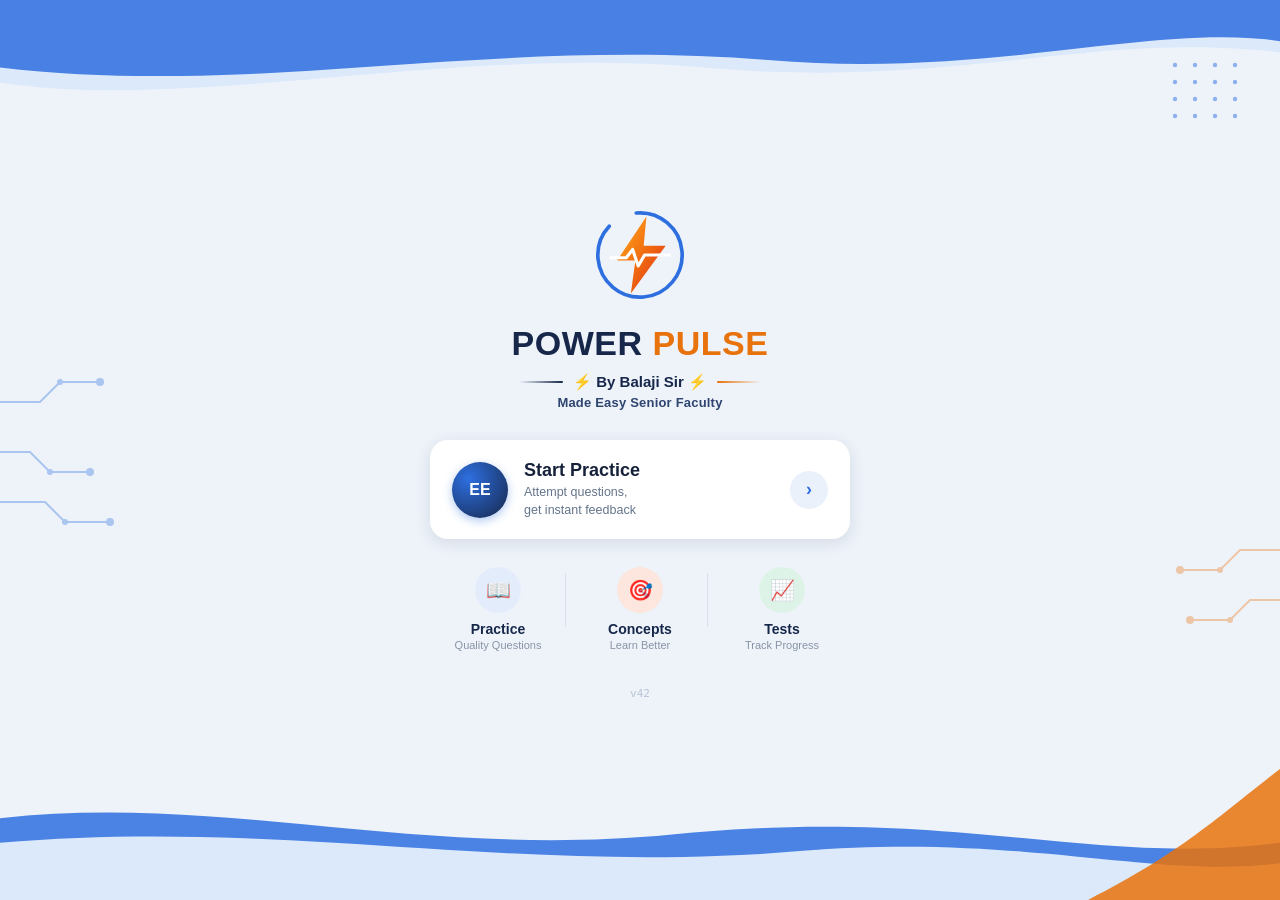
==== home.html @ 4a29819f "Update home.html" ====
<!DOCTYPE html>
<html lang="en">
<head>
<meta charset="UTF-8">
<meta name="viewport" content="width=device-width, initial-scale=1.0, viewport-fit=cover">
<title>Power Pulse - EEE Practice by Balaji Sir</title>
<meta name="theme-color" content="#16274A">
<link rel="manifest" href="manifest.json">
<link rel="apple-touch-icon" href="icons/icon-192.png">
<meta name="apple-mobile-web-app-capable" content="yes">
<meta name="apple-mobile-web-app-status-bar-style" content="black-translucent">
<style>
*{box-sizing:border-box;margin:0;padding:0;}
body{
  font-family:-apple-system,BlinkMacSystemFont,'Segoe UI',Roboto,Arial,sans-serif;
  background:#EEF3FA;
  color:#16213A;min-height:100vh;position:relative;overflow-x:hidden;
  display:flex;align-items:center;justify-content:center;padding:20px;
}
.bg-wave-top{position:fixed;top:0;left:0;width:100%;z-index:0;pointer-events:none;}
.bg-wave-bottom{position:fixed;bottom:0;left:0;width:100%;z-index:0;pointer-events:none;}
.bg-dots{position:fixed;top:60px;right:20px;z-index:0;pointer-events:none;opacity:0.5;}
.bg-circuit-left{position:fixed;top:38%;left:0;z-index:0;pointer-events:none;opacity:0.35;}
.bg-circuit-right{position:fixed;bottom:20%;right:0;z-index:0;pointer-events:none;opacity:0.35;}

.wrap{text-align:center;max-width:420px;width:100%;position:relative;z-index:1;}

.logo{width:110px;height:110px;margin:0 auto 14px;display:block;}

h1{font-size:34px;color:#16274A;cursor:default;user-select:none;font-weight:800;letter-spacing:0.5px;}
h1 .pulse{color:#E8720C;}

.attribution-row{display:flex;align-items:center;justify-content:center;gap:10px;margin-top:10px;margin-bottom:4px;}
.attribution-row .line{height:2px;width:44px;border-radius:2px;}
.attribution-row .line.left{background:linear-gradient(90deg, rgba(22,39,74,0), #16274A);}
.attribution-row .line.right{background:linear-gradient(90deg, #E8720C, rgba(232,114,12,0));}
.attribution{color:#16274A;font-size:15px;font-weight:700;white-space:nowrap;}
.attribution .bolt{color:#E8720C;}

.made-easy{color:#2E4570;font-size:13px;font-weight:600;margin-bottom:30px;letter-spacing:0.2px;}

.choice{
  background:#fff;border-radius:18px;padding:20px 22px;
  cursor:pointer;display:flex;align-items:center;gap:16px;text-align:left;
  box-shadow:0 4px 16px rgba(22,39,74,0.12);margin-bottom:28px;
}
.choice:active{transform:scale(0.98);}
.choice .badge{
  width:56px;height:56px;border-radius:50%;flex-shrink:0;
  background:radial-gradient(circle at 30% 30%, #2E6FE0, #16274A);
  color:#fff;display:flex;align-items:center;justify-content:center;
  font-weight:800;font-size:16px;box-shadow:0 3px 10px rgba(22,100,224,0.35);
}
.choice .textcol{flex:1;}
.choice .title{font-weight:800;font-size:18px;margin-bottom:3px;color:#16213A;}
.choice .sub{font-size:12.5px;color:#64748B;line-height:1.4;}
.choice .arrow{
  width:38px;height:38px;border-radius:50%;background:#EAF1FB;color:#2E6FE0;
  display:flex;align-items:center;justify-content:center;font-size:18px;flex-shrink:0;font-weight:700;
}

.features{display:flex;justify-content:space-between;gap:6px;}
.feature{flex:1;display:flex;flex-direction:column;align-items:center;position:relative;}
.feature:not(:last-child)::after{
  content:'';position:absolute;right:0;top:6px;width:1px;height:54px;background:#D7E0EC;
}
.feature .icon{
  width:46px;height:46px;border-radius:50%;display:flex;align-items:center;justify-content:center;
  font-size:20px;margin-bottom:8px;
}
.feature.practice .icon{background:#E3ECFB;}
.feature.concepts .icon{background:#FCE6DD;}
.feature.tests .icon{background:#DEF3E8;}
.feature .flabel{font-weight:800;font-size:14px;color:#16274A;margin-bottom:2px;}
.feature .fsub{font-size:11px;color:#8894A6;}

.footer-tap{margin-top:36px;font-size:11px;color:#B8C4D6;user-select:none;font-family:ui-monospace,SFMono-Regular,Menlo,Consolas,monospace;}
</style>
</head>
<body>

<svg class="bg-wave-top" viewBox="0 0 400 200" preserveAspectRatio="none" height="150"><path d="M0,0 L0,110 C60,150 140,60 220,90 C300,120 340,40 400,70 L400,0 Z" fill="#DCE9FB"/><path d="M0,0 L0,90 C80,130 150,50 240,80 C310,105 360,30 400,55 L400,0 Z" fill="#2E6FE0" opacity="0.85"/></svg>
<svg class="bg-wave-bottom" viewBox="0 0 400 220" preserveAspectRatio="none" height="180"><path d="M0,220 L0,120 C70,90 130,170 210,140 C300,105 340,180 400,150 L400,220 Z" fill="#2E6FE0" opacity="0.85"/><path d="M0,220 L0,150 C90,120 160,190 250,160 C320,138 360,195 400,175 L400,220 Z" fill="#DCE9FB"/><path d="M340,220 C370,160 380,120 400,60 L400,220 Z" fill="#E8720C" opacity="0.85"/></svg>

<svg class="bg-dots" width="90" height="70" viewBox="0 0 90 70">
  <g fill="#2E6FE0">
    <circle cx="5" cy="5" r="2.2"/><circle cx="25" cy="5" r="2.2"/><circle cx="45" cy="5" r="2.2"/><circle cx="65" cy="5" r="2.2"/>
    <circle cx="5" cy="22" r="2.2"/><circle cx="25" cy="22" r="2.2"/><circle cx="45" cy="22" r="2.2"/><circle cx="65" cy="22" r="2.2"/>
    <circle cx="5" cy="39" r="2.2"/><circle cx="25" cy="39" r="2.2"/><circle cx="45" cy="39" r="2.2"/><circle cx="65" cy="39" r="2.2"/>
    <circle cx="5" cy="56" r="2.2"/><circle cx="25" cy="56" r="2.2"/><circle cx="45" cy="56" r="2.2"/><circle cx="65" cy="56" r="2.2"/>
  </g>
</svg>

<svg class="bg-circuit-left" width="140" height="220" viewBox="0 0 140 220">
  <g stroke="#2E6FE0" stroke-width="2" fill="none">
    <path d="M0,60 L40,60 L60,40 L100,40"/>
    <path d="M0,110 L30,110 L50,130 L90,130"/>
    <path d="M0,160 L45,160 L65,180 L110,180"/>
  </g>
  <g fill="#2E6FE0">
    <circle cx="100" cy="40" r="4"/><circle cx="60" cy="40" r="3"/>
    <circle cx="90" cy="130" r="4"/><circle cx="50" cy="130" r="3"/>
    <circle cx="110" cy="180" r="4"/><circle cx="65" cy="180" r="3"/>
  </g>
</svg>

<svg class="bg-circuit-right" width="140" height="220" viewBox="0 0 140 220">
  <g stroke="#E8720C" stroke-width="2" fill="none">
    <path d="M140,50 L100,50 L80,70 L40,70"/>
    <path d="M140,100 L110,100 L90,120 L50,120"/>
  </g>
  <g fill="#E8720C">
    <circle cx="40" cy="70" r="4"/><circle cx="80" cy="70" r="3"/>
    <circle cx="50" cy="120" r="4"/><circle cx="90" cy="120" r="3"/>
  </g>
</svg>

<div class="wrap">
  <svg class="logo" viewBox="0 0 120 120">
    <defs>
      <linearGradient id="boltGrad" x1="0%" y1="0%" x2="100%" y2="100%">
        <stop offset="0%" stop-color="#FFB020"/>
        <stop offset="55%" stop-color="#F0670F"/>
        <stop offset="100%" stop-color="#D62E1F"/>
      </linearGradient>
    </defs>
    <circle cx="60" cy="60" r="46" fill="none" stroke="#2E6FE0" stroke-width="4" stroke-dasharray="255 35" stroke-linecap="round" transform="rotate(-95 60 60)"/>
    <path d="M67,18 L35,66 L55,66 L50,102 L88,50 L64,50 Z" fill="url(#boltGrad)"/>
    <path d="M28,63 L45,63 L52,54 L58,72 L65,60 L92,60" fill="none" stroke="#fff" stroke-width="3.4" stroke-linecap="round" stroke-linejoin="round"/>
  </svg>

  <h1 id="titleTap">POWER<span class="pulse"> PULSE</span></h1>

  <div class="attribution-row">
    <span class="line left"></span>
    <span class="attribution"><span class="bolt">&#9889;</span> By Balaji Sir <span class="bolt">&#9889;</span></span>
    <span class="line right"></span>
  </div>
  <div class="made-easy">Made Easy Senior Faculty</div>

  <div class="choice" onclick="sessionStorage.setItem('cameFromLauncher','1'); window.location.href='index.html'">
    <div class="badge">EE</div>
    <div class="textcol">
      <div class="title">Start Practice</div>
      <div class="sub">Attempt questions,<br>get instant feedback</div>
    </div>
    <div class="arrow">&#8250;</div>
  </div>

  <div class="features">
    <div class="feature practice">
      <div class="icon">&#128214;</div>
      <div class="flabel">Practice</div>
      <div class="fsub">Quality Questions</div>
    </div>
    <div class="feature concepts">
      <div class="icon">&#127919;</div>
      <div class="flabel">Concepts</div>
      <div class="fsub">Learn Better</div>
    </div>
    <div class="feature tests">
      <div class="icon">&#128200;</div>
      <div class="flabel">Tests</div>
      <div class="fsub">Track Progress</div>
    </div>
  </div>

  <div class="footer-tap">v42</div>
</div>
<script>
if ('serviceWorker' in navigator && location.protocol.startsWith('http')) {
  navigator.serviceWorker.register('service-worker.js').catch(() => {});
}
// Teacher access is intentionally not shown as a button.
// Tap the "POWER PULSE" title 5 times within 3 seconds to reveal it.
let taps = 0, tapTimer = null;
document.getElementById('titleTap').addEventListener('click', () => {
  taps++;
  clearTimeout(tapTimer);
  tapTimer = setTimeout(() => { taps = 0; }, 3000);
  if (taps >= 5) {
    taps = 0;
    window.location.href = 'upload.html';
  }
});
</script>
</body>
</html>
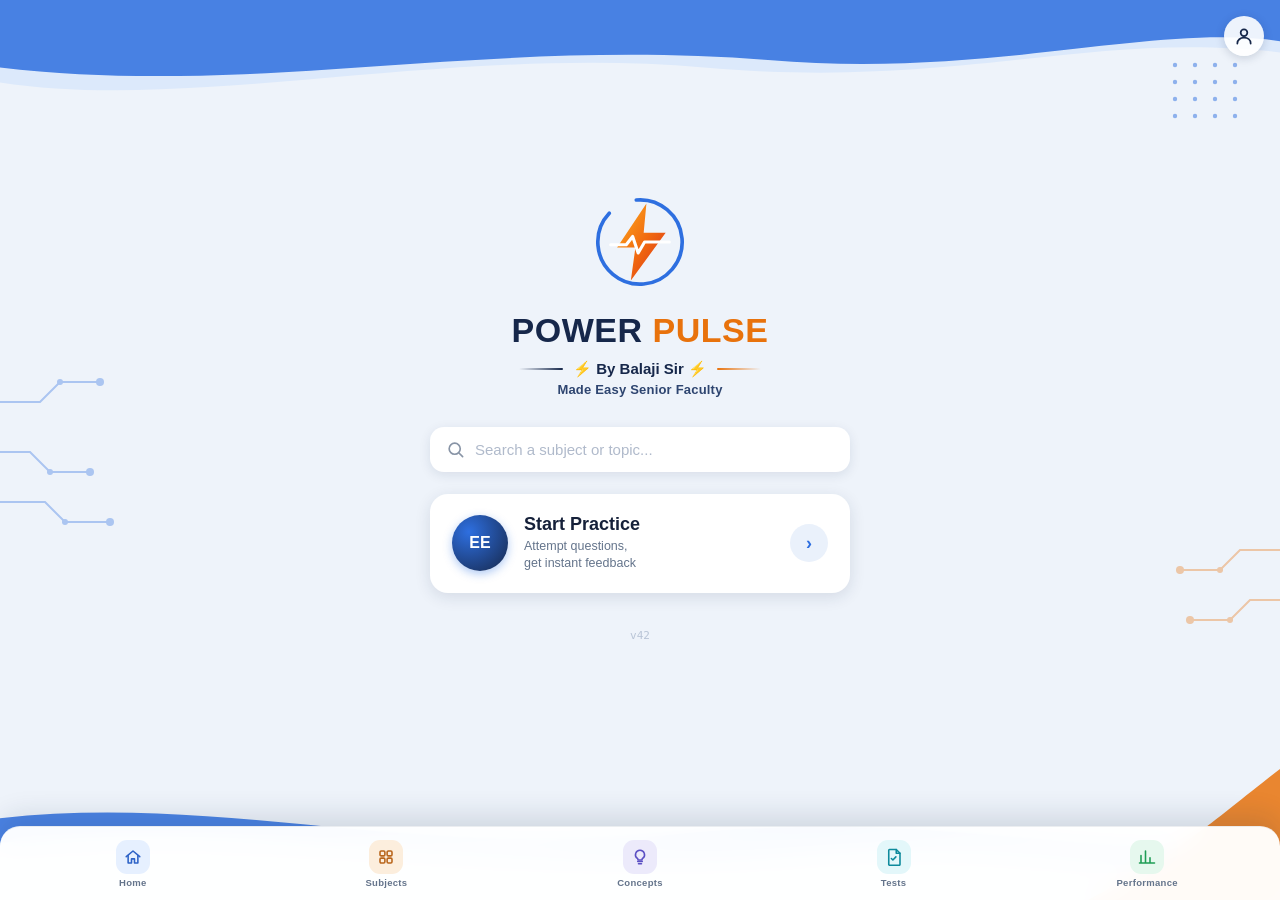
==== commit 53c28d04: "Update home.html" ====
--- a/home.html
+++ b/home.html
@@ -15,7 +15,8 @@
   font-family:-apple-system,BlinkMacSystemFont,'Segoe UI',Roboto,Arial,sans-serif;
   background:#EEF3FA;
   color:#16213A;min-height:100vh;position:relative;overflow-x:hidden;
-  display:flex;align-items:center;justify-content:center;padding:20px;
+  display:flex;align-items:center;justify-content:center;
+  padding:20px 20px calc(92px + env(safe-area-inset-bottom));
 }
 .bg-wave-top{position:fixed;top:0;left:0;width:100%;z-index:0;pointer-events:none;}
 .bg-wave-bottom{position:fixed;bottom:0;left:0;width:100%;z-index:0;pointer-events:none;}
@@ -39,6 +40,37 @@
 
 .made-easy{color:#2E4570;font-size:13px;font-weight:600;margin-bottom:30px;letter-spacing:0.2px;}
 
+/* ---------- Search: Subjects/Topics, jumps straight into a topic ---------- */
+.search-wrap{position:relative;margin-bottom:22px;text-align:left;}
+.search-box{
+  display:flex;align-items:center;gap:10px;background:#fff;border-radius:14px;
+  padding:13px 16px;box-shadow:0 3px 12px rgba(22,39,74,0.10);
+}
+.search-box svg{width:19px;height:19px;flex-shrink:0;fill:none;stroke:#8894A6;stroke-width:2.1;stroke-linecap:round;stroke-linejoin:round;}
+.search-box input{
+  border:none;outline:none;flex:1;font-size:15px;font-family:inherit;color:#16213A;background:none;
+}
+.search-box input::placeholder{color:#B0BACB;}
+.search-results{
+  position:absolute;left:0;right:0;top:calc(100% + 6px);z-index:8;
+  background:#fff;border-radius:14px;box-shadow:0 8px 24px rgba(22,39,74,0.18);
+  max-height:290px;overflow-y:auto;
+}
+.search-result-row{
+  display:flex;align-items:center;gap:11px;padding:11px 14px;cursor:pointer;
+  border-bottom:1px solid #F0F2F7;
+}
+.search-result-row:last-child{border-bottom:none;}
+.search-result-row:active{background:#F4F6FB;}
+.search-result-row .sr-icon{
+  width:32px;height:32px;border-radius:10px;flex-shrink:0;display:flex;align-items:center;justify-content:center;
+}
+.search-result-row .sr-icon svg{width:16px;height:16px;fill:none;stroke-width:2.1;stroke-linecap:round;stroke-linejoin:round;}
+.search-result-row .sr-text{min-width:0;}
+.search-result-row .sr-name{font-size:13.5px;font-weight:700;color:#16213A;white-space:nowrap;overflow:hidden;text-overflow:ellipsis;}
+.search-result-row .sr-path{font-size:11px;color:#8894A6;white-space:nowrap;overflow:hidden;text-overflow:ellipsis;}
+.search-empty{padding:16px;text-align:center;font-size:13px;color:#8894A6;}
+
 .choice{
   background:#fff;border-radius:18px;padding:20px 22px;
   cursor:pointer;display:flex;align-items:center;gap:16px;text-align:left;
@@ -75,6 +107,40 @@
 .feature .fsub{font-size:11px;color:#8894A6;}
 
 .footer-tap{margin-top:36px;font-size:11px;color:#B8C4D6;user-select:none;font-family:ui-monospace,SFMono-Regular,Menlo,Consolas,monospace;}
+
+.launch-profile-btn{
+  position:fixed;top:calc(16px + env(safe-area-inset-top));right:16px;z-index:6;
+  width:40px;height:40px;border-radius:50%;border:none;cursor:pointer;
+  background:rgba(255,255,255,0.9);box-shadow:0 2px 10px rgba(22,39,74,0.18);
+  display:flex;align-items:center;justify-content:center;
+}
+.launch-profile-btn svg{width:20px;height:20px;fill:none;stroke:#16274A;stroke-width:2.1;stroke-linecap:round;stroke-linejoin:round;}
+
+/* ---------- Launcher tab bar - same 5 destinations as inside the app,
+   so a student can jump straight to any section without first opening
+   "Start Practice". Styled to match this page's own brand colours. ---------- */
+.launch-tab-bar{
+  position:fixed;left:0;right:0;bottom:0;z-index:5;
+  display:flex;align-items:stretch;justify-content:space-between;
+  padding:7px 6px calc(7px + env(safe-area-inset-bottom));
+  background:rgba(255,255,255,0.97);
+  -webkit-backdrop-filter:saturate(1.4) blur(12px);backdrop-filter:saturate(1.4) blur(12px);
+  border-top:1px solid rgba(22,39,74,0.08);
+  box-shadow:0 -10px 28px rgba(22,39,74,0.14);
+  border-radius:20px 20px 0 0;
+}
+.lt-item{
+  flex:1;min-width:0;display:flex;flex-direction:column;align-items:center;justify-content:center;gap:4px;
+  min-height:58px;padding:6px 2px;border:none;background:none;border-radius:14px;cursor:pointer;
+  color:#64748B;font-family:inherit;text-decoration:none;-webkit-tap-highlight-color:transparent;
+  transition:transform .1s,background .15s;
+}
+.lt-item:active{transform:scale(.93);background:rgba(22,39,74,0.06);}
+.lt-item .lt-icon{
+  width:34px;height:34px;border-radius:11px;display:flex;align-items:center;justify-content:center;
+}
+.lt-item .lt-icon svg{width:18px;height:18px;fill:none;stroke-width:2.1;stroke-linecap:round;stroke-linejoin:round;}
+.lt-item span.lbl{font-size:9.5px;font-weight:800;letter-spacing:.3px;line-height:1;}
 </style>
 </head>
 <body>
@@ -114,6 +180,10 @@
     <circle cx="50" cy="120" r="4"/><circle cx="90" cy="120" r="3"/>
   </g>
 </svg>
+
+<button class="launch-profile-btn" aria-label="Profile" onclick="sessionStorage.setItem('cameFromLauncher','1'); window.location.href='index.html?tab=profile-direct';">
+  <svg viewBox="0 0 24 24"><circle cx="12" cy="8" r="4"/><path d="M4 21c0-4.4 3.6-7 8-7s8 2.6 8 7"/></svg>
+</button>
 
 <div class="wrap">
   <svg class="logo" viewBox="0 0 120 120">
@@ -138,6 +208,14 @@
   </div>
   <div class="made-easy">Made Easy Senior Faculty</div>
 
+  <div class="search-wrap">
+    <div class="search-box">
+      <svg viewBox="0 0 24 24"><circle cx="11" cy="11" r="7"/><path d="m21 21-4.3-4.3"/></svg>
+      <input type="text" id="launchSearchInput" placeholder="Search a subject or topic..." autocomplete="off">
+    </div>
+    <div id="searchResults" class="search-results hidden"></div>
+  </div>
+
   <div class="choice" onclick="sessionStorage.setItem('cameFromLauncher','1'); window.location.href='index.html'">
     <div class="badge">EE</div>
     <div class="textcol">
@@ -147,30 +225,116 @@
     <div class="arrow">&#8250;</div>
   </div>
 
-  <div class="features">
-    <div class="feature practice">
-      <div class="icon">&#128214;</div>
-      <div class="flabel">Practice</div>
-      <div class="fsub">Quality Questions</div>
-    </div>
-    <div class="feature concepts">
-      <div class="icon">&#127919;</div>
-      <div class="flabel">Concepts</div>
-      <div class="fsub">Learn Better</div>
-    </div>
-    <div class="feature tests">
-      <div class="icon">&#128200;</div>
-      <div class="flabel">Tests</div>
-      <div class="fsub">Track Progress</div>
-    </div>
-  </div>
-
   <div class="footer-tap">v42</div>
 </div>
+
+<nav class="launch-tab-bar" aria-label="Main sections">
+  <a href="home.html" class="lt-item" aria-label="Home">
+    <div class="lt-icon" style="background:#E6F0FF;"><svg viewBox="0 0 24 24" style="stroke:#2E63C7;"><path d="M3 11.5 12 4l9 7.5"/><path d="M5.5 10v10h4.5v-5.5h4V20h4.5V10"/></svg></div>
+    <span class="lbl">Home</span>
+  </a>
+  <a href="#" class="lt-item" data-tab="subjects" aria-label="Subjects">
+    <div class="lt-icon" style="background:#FCEEDD;"><svg viewBox="0 0 24 24" style="stroke:#B9661C;"><rect x="4" y="4" width="6.5" height="6.5" rx="1.6"/><rect x="13.5" y="4" width="6.5" height="6.5" rx="1.6"/><rect x="4" y="13.5" width="6.5" height="6.5" rx="1.6"/><rect x="13.5" y="13.5" width="6.5" height="6.5" rx="1.6"/></svg></div>
+    <span class="lbl">Subjects</span>
+  </a>
+  <a href="#" class="lt-item" data-tab="concepts" aria-label="Concepts">
+    <div class="lt-icon" style="background:#ECEAFB;"><svg viewBox="0 0 24 24" style="stroke:#5B4FC4;"><path d="M9 18h6"/><path d="M10 21h4"/><path d="M12 3a6 6 0 0 0-3.5 10.9c.5.4.8 1 .8 1.6v.5h5.4v-.5c0-.6.3-1.2.8-1.6A6 6 0 0 0 12 3Z"/></svg></div>
+    <span class="lbl">Concepts</span>
+  </a>
+  <a href="#" class="lt-item" data-tab="tests" aria-label="Tests">
+    <div class="lt-icon" style="background:#E3F7FA;"><svg viewBox="0 0 24 24" style="stroke:#0E8A9C;"><path d="M6 2h9l5 5v15a1 1 0 0 1-1 1H6a1 1 0 0 1-1-1V3a1 1 0 0 1 1-1Z"/><path d="M15 2v5h5"/><path d="m8.5 14 2 2 4-4.2"/></svg></div>
+    <span class="lbl">Tests</span>
+  </a>
+  <a href="#" class="lt-item" data-tab="performance" aria-label="Performance">
+    <div class="lt-icon" style="background:#E6F8EE;"><svg viewBox="0 0 24 24" style="stroke:#1F9D55;"><path d="M4 20V10M10 20V4M16 20v-7M22 20H2"/></svg></div>
+    <span class="lbl">Performance</span>
+  </a>
+</nav>
 <script>
 if ('serviceWorker' in navigator && location.protocol.startsWith('http')) {
   navigator.serviceWorker.register('service-worker.js').catch(() => {});
 }
+
+// ---------- Search: Subjects/Topics, jumps straight into a topic ----------
+// Loads the same question data the app itself uses (read-only here, just
+// for names) and builds a flat, searchable list of every visible subject
+// and topic, so a student can type a few letters and go straight to the
+// right place without drilling down through Subjects -> Topics manually.
+let searchIndex = [];
+fetch('data/questions.json')
+  .then(r => r.json())
+  .then(data => {
+    (data.subjects || []).filter(s => s.visible !== false).forEach(subj => {
+      searchIndex.push({ type: 'subject', subjectId: subj.id, subjectName: subj.name, name: subj.name });
+      (subj.subtopics || []).forEach(st => {
+        searchIndex.push({ type: 'subtopic', subjectId: subj.id, subjectName: subj.name, subtopicId: st.id, name: st.name });
+      });
+    });
+  })
+  .catch(() => {}); // search simply stays empty if this fails - never blocks the rest of the launcher
+
+const searchInputEl = document.getElementById('launchSearchInput');
+const searchResultsEl = document.getElementById('searchResults');
+
+function escapeHtml(s){
+  return s.replace(/&/g, '&amp;').replace(/</g, '&lt;').replace(/>/g, '&gt;');
+}
+
+searchInputEl.addEventListener('input', () => {
+  const q = searchInputEl.value.trim().toLowerCase();
+  if (!q) { searchResultsEl.classList.add('hidden'); searchResultsEl.innerHTML = ''; return; }
+  const matches = searchIndex.filter(item => item.name.toLowerCase().includes(q)).slice(0, 12);
+  if (matches.length === 0) {
+    searchResultsEl.innerHTML = '<div class="search-empty">No matching subject or topic</div>';
+  } else {
+    searchResultsEl.innerHTML = matches.map(item => {
+      const isSubject = item.type === 'subject';
+      const iconBg = isSubject ? '#FCEEDD' : '#EEF1FB';
+      const iconColor = isSubject ? '#B9661C' : '#4C5C8C';
+      const icon = isSubject
+        ? '<path d="M4 5.5A2.5 2.5 0 0 1 6.5 3H20v15.5a1 1 0 0 1-1 1H6.5A2.5 2.5 0 0 0 4 22"/><path d="M4 5.5v14A2.5 2.5 0 0 0 6.5 22"/>'
+        : '<path d="M6 2h9l5 5v15a1 1 0 0 1-1 1H6a1 1 0 0 1-1-1V3a1 1 0 0 1 1-1Z"/><path d="M15 2v5h5"/>';
+      const path = isSubject ? 'Subject' : escapeHtml(item.subjectName);
+      return `<div class="search-result-row" data-subject="${item.subjectId}" data-subtopic="${item.subtopicId || ''}">
+        <div class="sr-icon" style="background:${iconBg};"><svg viewBox="0 0 24 24" style="stroke:${iconColor};">${icon}</svg></div>
+        <div class="sr-text"><div class="sr-name">${escapeHtml(item.name)}</div><div class="sr-path">${path}</div></div>
+      </div>`;
+    }).join('');
+  }
+  searchResultsEl.classList.remove('hidden');
+});
+
+searchResultsEl.addEventListener('click', (e) => {
+  const row = e.target.closest('.search-result-row');
+  if (!row) return;
+  const subjectId = row.dataset.subject;
+  const subtopicId = row.dataset.subtopic;
+  sessionStorage.setItem('cameFromLauncher', '1');
+  let url = 'index.html?subject=' + encodeURIComponent(subjectId);
+  if (subtopicId) url += '&subtopic=' + encodeURIComponent(subtopicId);
+  window.location.href = url;
+});
+
+// Tapping anywhere outside the search box/results closes the dropdown
+document.addEventListener('click', (e) => {
+  if (!e.target.closest('.search-wrap')) {
+    searchResultsEl.classList.add('hidden');
+  }
+});
+// Launcher tab bar - same 5 destinations as inside the app itself, so a
+// student can jump straight into any section without going through
+// "Start Practice" first. Each tap sets the same "came from launcher"
+// flag Start Practice already sets, then opens index.html with a ?tab=
+// hint that app.js reads once on startup to land on the right section.
+document.querySelectorAll('.lt-item').forEach(el => {
+  if (!el.dataset.tab) return; // the Home item is a plain link back to this same page - nothing to intercept
+  el.addEventListener('click', (e) => {
+    e.preventDefault();
+    sessionStorage.setItem('cameFromLauncher', '1');
+    window.location.href = 'index.html?tab=' + el.dataset.tab;
+  });
+});
+
 // Teacher access is intentionally not shown as a button.
 // Tap the "POWER PULSE" title 5 times within 3 seconds to reveal it.
 let taps = 0, tapTimer = null;
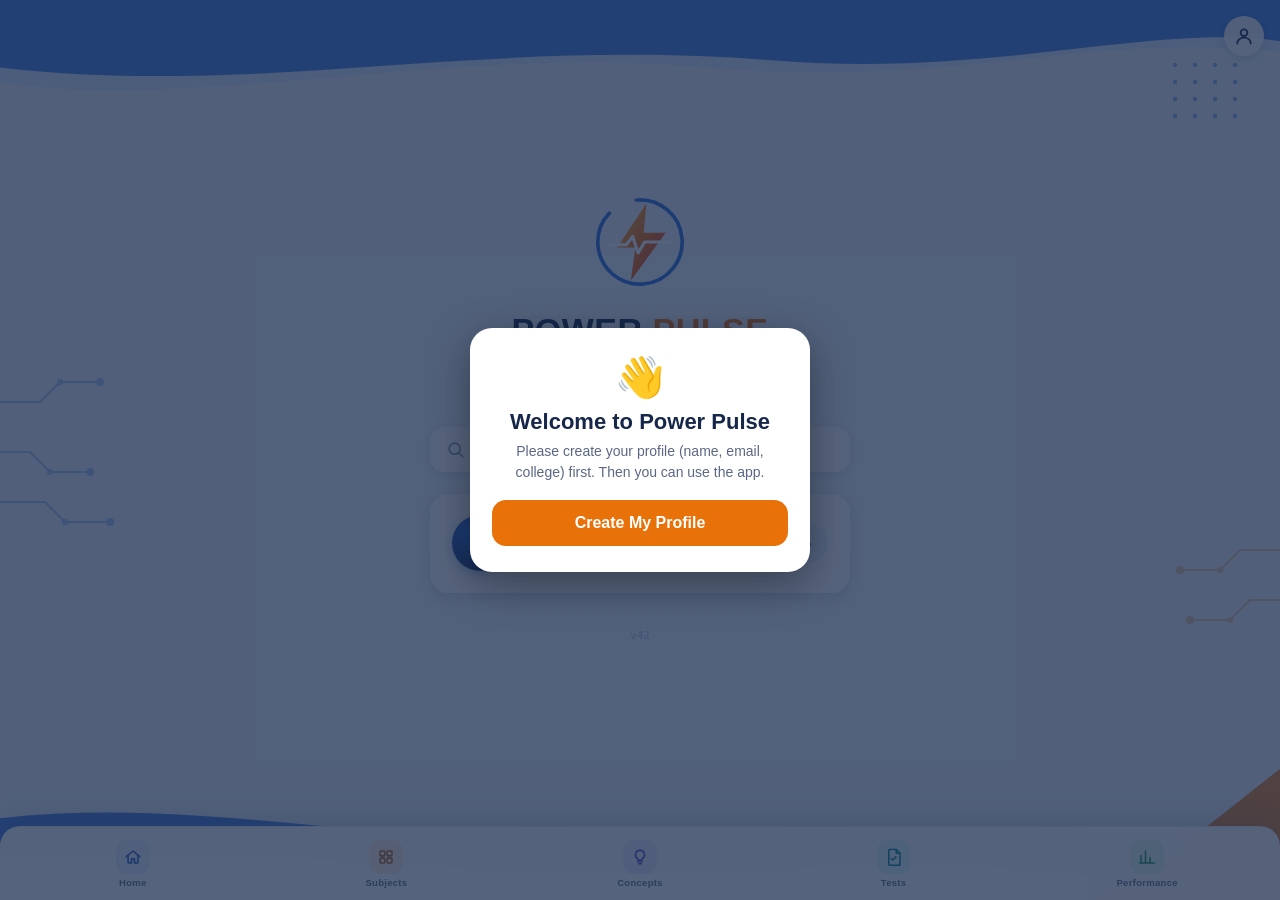
==== commit 4d3021d5: "Add files via upload" ====
--- a/home.html
+++ b/home.html
@@ -348,5 +348,34 @@
   }
 });
 </script>
+
+<!-- V97 NEW: profile gate - a student with no saved profile must create one first -->
+<div id="profileGate" style="display:none;position:fixed;inset:0;z-index:9999;background:rgba(22,39,74,.72);align-items:center;justify-content:center;padding:24px;">
+  <div style="background:#fff;border-radius:22px;padding:26px 22px;max-width:340px;width:100%;text-align:center;box-shadow:0 12px 40px rgba(0,0,0,.35);">
+    <div style="font-size:40px;">&#128075;</div>
+    <h2 id="gateTitle" style="margin:8px 0 6px;color:#16274A;font-size:22px;">Welcome to Power Pulse</h2>
+    <p style="color:#5b6785;font-size:14px;line-height:1.45;margin:0 0 18px;">Please create your profile (name, email, college) first. Then you can use the app.</p>
+    <button id="gateBtn" style="width:100%;padding:14px;border:0;border-radius:14px;background:#E8710A;color:#fff;font-size:16px;font-weight:700;">Create My Profile</button>
+  </div>
+</div>
+<script>
+(function(){
+  var has = false;
+  try { var p = JSON.parse(localStorage.getItem('eeeStudentProfile')); has = !!(p && p.name && p.email); } catch (e) {}
+  if (has) return;
+  var g = document.getElementById('profileGate');
+  g.style.display = 'flex';
+  document.getElementById('gateBtn').onclick = function(){
+    sessionStorage.setItem('cameFromLauncher','1');
+    window.location.href = 'index.html?tab=profile-direct';
+  };
+  // teacher access still works: tap the Welcome title 5 times
+  var n = 0, t;
+  document.getElementById('gateTitle').onclick = function(){
+    n++; clearTimeout(t); t = setTimeout(function(){ n = 0; }, 3000);
+    if (n >= 5) window.location.href = 'upload.html';
+  };
+})();
+</script>
 </body>
 </html>
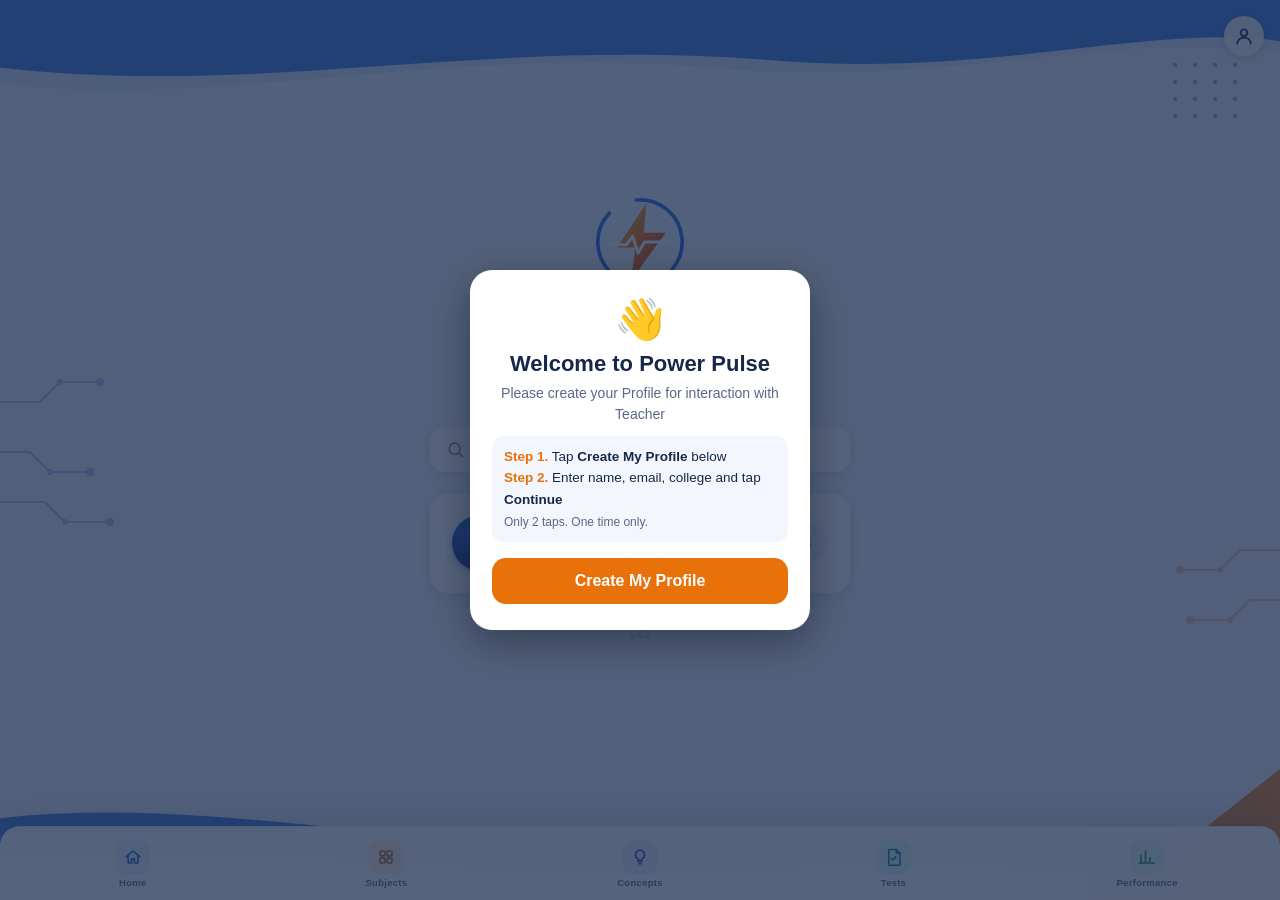
==== commit e8123c39: "Add files via upload" ====
--- a/home.html
+++ b/home.html
@@ -354,7 +354,12 @@
   <div style="background:#fff;border-radius:22px;padding:26px 22px;max-width:340px;width:100%;text-align:center;box-shadow:0 12px 40px rgba(0,0,0,.35);">
     <div style="font-size:40px;">&#128075;</div>
     <h2 id="gateTitle" style="margin:8px 0 6px;color:#16274A;font-size:22px;">Welcome to Power Pulse</h2>
-    <p style="color:#5b6785;font-size:14px;line-height:1.45;margin:0 0 18px;">Please create your profile (name, email, college) first. Then you can use the app.</p>
+    <p style="color:#5b6785;font-size:14px;line-height:1.45;margin:0 0 12px;">Please create your Profile for interaction with Teacher</p>
+    <div style="text-align:left;background:#f3f6fd;border-radius:12px;padding:10px 12px;margin:0 0 16px;font-size:13.5px;color:#16274A;line-height:1.6;">
+      <div><b style="color:#E8710A;">Step 1.</b> Tap <b>Create My Profile</b> below</div>
+      <div><b style="color:#E8710A;">Step 2.</b> Enter name, email, college and tap <b>Continue</b></div>
+      <div style="color:#5b6785;font-size:12px;margin-top:2px;">Only 2 taps. One time only.</div>
+    </div>
     <button id="gateBtn" style="width:100%;padding:14px;border:0;border-radius:14px;background:#E8710A;color:#fff;font-size:16px;font-weight:700;">Create My Profile</button>
   </div>
 </div>
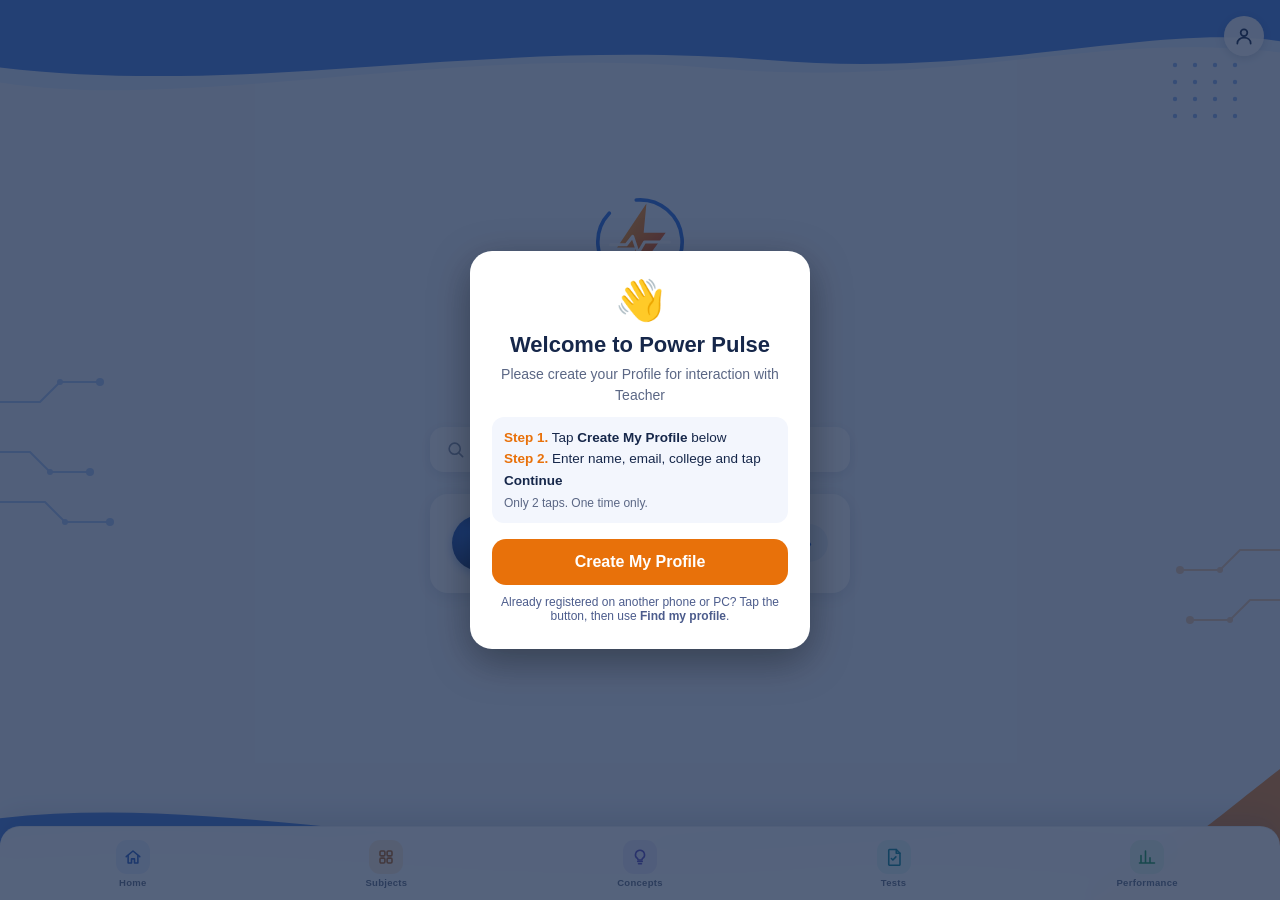
==== commit b9e63c27: "Add files via upload" ====
--- a/home.html
+++ b/home.html
@@ -266,7 +266,7 @@
   .then(data => {
     (data.subjects || []).filter(s => s.visible !== false).forEach(subj => {
       searchIndex.push({ type: 'subject', subjectId: subj.id, subjectName: subj.name, name: subj.name });
-      (subj.subtopics || []).forEach(st => {
+      (subj.subtopics || []).filter(st => st.visible !== false).forEach(st => {   // V100 NEW: hidden chapters not searchable
         searchIndex.push({ type: 'subtopic', subjectId: subj.id, subjectName: subj.name, subtopicId: st.id, name: st.name });
       });
     });
@@ -361,6 +361,7 @@
       <div style="color:#5b6785;font-size:12px;margin-top:2px;">Only 2 taps. One time only.</div>
     </div>
     <button id="gateBtn" style="width:100%;padding:14px;border:0;border-radius:14px;background:#E8710A;color:#fff;font-size:16px;font-weight:700;">Create My Profile</button>
+    <div style="margin-top:10px;font-size:12px;color:#4C5C8C;">Already registered on another phone or PC? Tap the button, then use <b>Find my profile</b>.</div>
   </div>
 </div>
 <script>
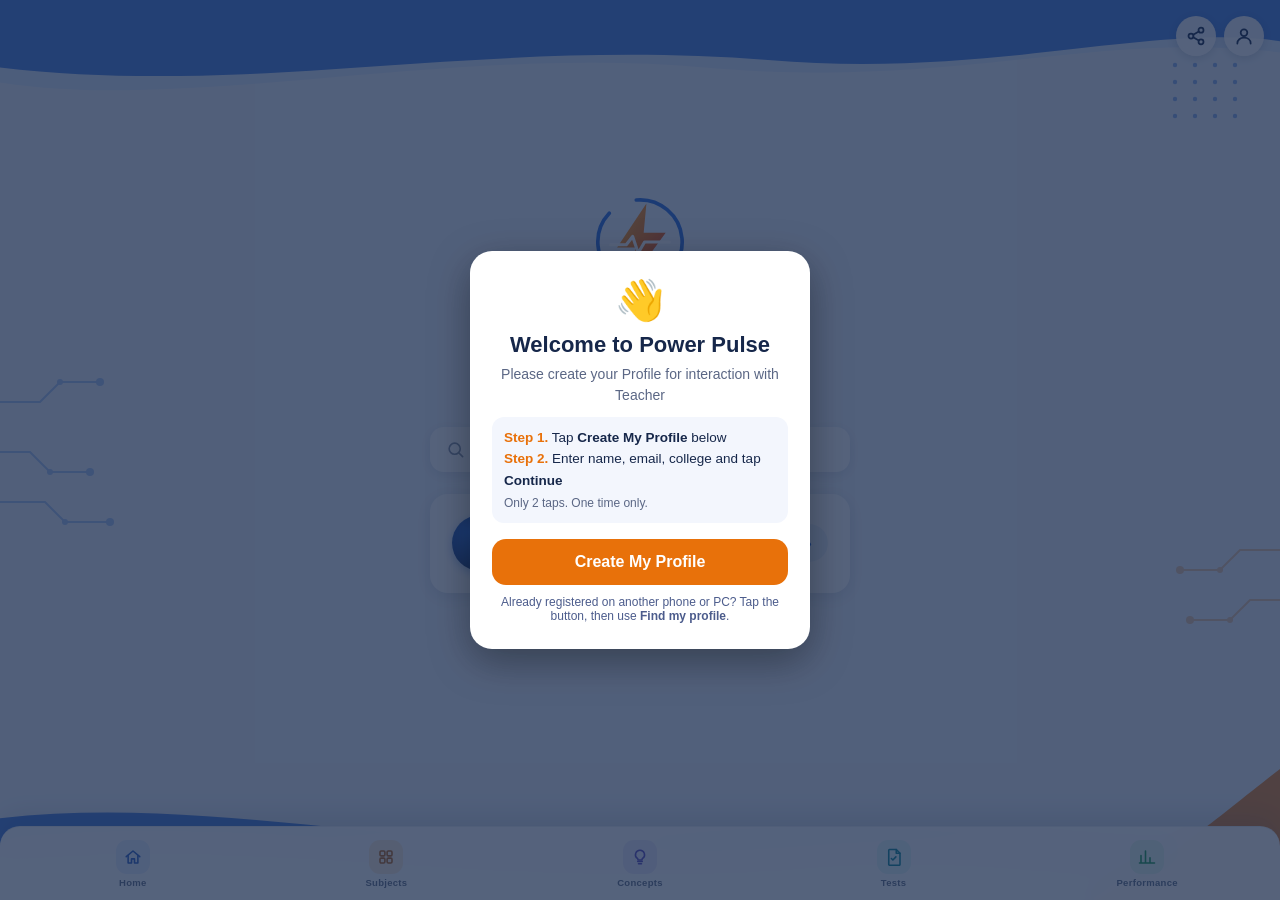
==== commit 7a4dfd4d: "Update home.html" ====
--- a/home.html
+++ b/home.html
@@ -383,5 +383,6 @@
   };
 })();
 </script>
+  <script src="share-app.js"></script>
 </body>
 </html>
